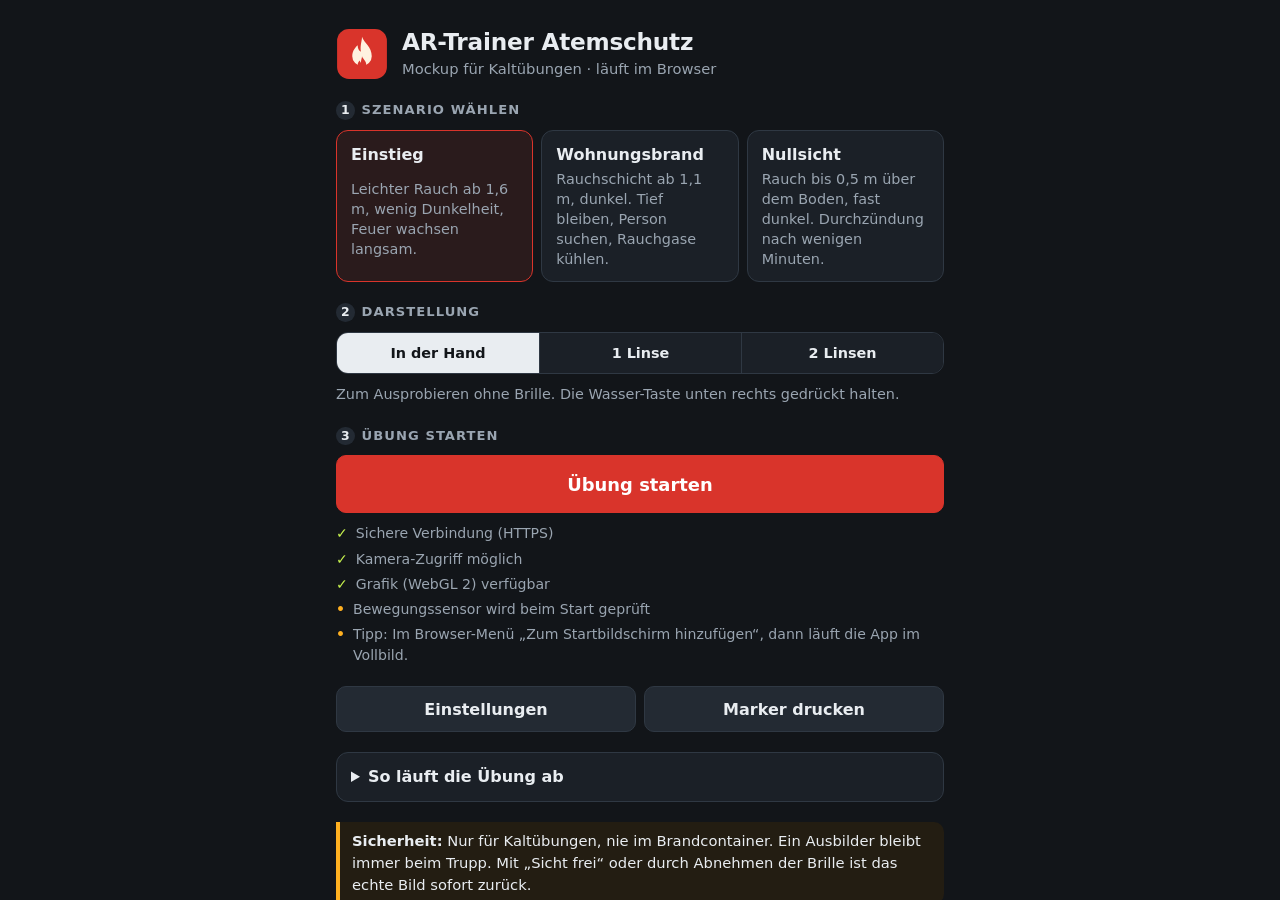
==== index.html @ 74ca438f "AR-Trainer Atemschutz: PWA-Mockup Browser-based mockup for breathing-apparatus cold training with a " ====
<!doctype html>
<html lang="de">
<head>
  <meta charset="utf-8">
  <meta name="viewport" content="width=device-width,initial-scale=1,viewport-fit=cover">
  <meta name="theme-color" content="#121519">
  <meta name="mobile-web-app-capable" content="yes">
  <meta name="apple-mobile-web-app-capable" content="yes">
  <meta name="apple-mobile-web-app-status-bar-style" content="black-translucent">
  <meta name="apple-mobile-web-app-title" content="AR-Trainer">
  <meta name="description" content="Mockup: Atemschutz-Übung mit Smartphone-Kamera, Rauch, Feuer auf Markern und Brillen-Ansicht.">
  <title>AR-Trainer Atemschutz</title>
  <link rel="manifest" href="manifest.webmanifest">
  <link rel="icon" href="icons/icon-192.png">
  <link rel="apple-touch-icon" href="icons/icon-192.png">
  <link rel="stylesheet" href="styles.css">
</head>
<body>
  <canvas id="view" aria-label="Übungsansicht"></canvas>
  <video id="cam" playsinline muted autoplay></video>

  <!-- Start -->
  <main id="screen-start" class="screen">
    <div class="wrap">
      <header class="brand">
        <svg class="brand-mark" viewBox="0 0 48 48" aria-hidden="true">
          <rect x="1" y="1" width="46" height="46" rx="11" fill="var(--signal)"/>
          <path d="M24 8c2 6 9 9 9 18a9 9 0 0 1-18 0c0-5 3-8 5-10 0 3 1 5 3 6-1-6 1-10 1-14z" fill="#fff2df"/>
          <path d="M24 26c1 3 4 4 4 8a4 4 0 0 1-8 0c0-2 1-3 2-4 0 1 1 2 1 2 0-3 1-4 1-6z" fill="var(--signal)"/>
        </svg>
        <div>
          <h1>AR-Trainer Atemschutz</h1>
          <p class="sub">Mockup für Kaltübungen · läuft im Browser</p>
        </div>
      </header>

      <section class="block" aria-labelledby="h-preset">
        <h2 id="h-preset"><span class="step">1</span>Szenario wählen</h2>
        <div id="presets" class="presets" role="radiogroup" aria-labelledby="h-preset"></div>
      </section>

      <section class="block" aria-labelledby="h-view">
        <h2 id="h-view"><span class="step">2</span>Darstellung</h2>
        <div id="view-modes" class="seg" role="radiogroup" aria-labelledby="h-view"></div>
        <p class="hint" id="view-hint"></p>
      </section>

      <section class="block" aria-labelledby="h-go">
        <h2 id="h-go"><span class="step">3</span>Übung starten</h2>
        <button id="btn-start" class="btn primary big" type="button">Übung starten</button>
        <p id="start-error" class="error" role="alert" hidden></p>
        <ul id="checks" class="checks" aria-label="Geräteprüfung"></ul>
      </section>

      <nav class="links" aria-label="Weitere Seiten">
        <button id="btn-settings" class="btn" type="button">Einstellungen</button>
        <a class="btn" href="marker.html">Marker drucken</a>
      </nav>

      <details class="block help">
        <summary>So läuft die Übung ab</summary>
        <ol>
          <li><strong>Marker vorbereiten:</strong> unter „Marker drucken“ ausdrucken (A4, 100 % Größe) und im Übungsraum <strong>flach auf den Boden</strong> legen. Feuer 1–4 sind Brandstellen, Person 1–2 sind vermisste Personen.</li>
          <li><strong>Licht anlassen.</strong> Die App macht Dunkelheit und Rauch selbst. Im echten Dunkeln findet die Kamera die Marker nicht.</li>
          <li>Szenario und Darstellung wählen, „Übung starten“ tippen, Kamera und Bewegungssensor erlauben.</li>
          <li>Handy in die Brille bzw. den Masken-Adapter stecken. Feuer erscheinen, sobald ihr Marker zum ersten Mal im Bild ist.</li>
          <li><strong>Bedienung mit Bluetooth-Fernbedienung</strong> (Seitenumblätterer oder kleiner Gamecontroller):
            <ul>
              <li>Taste 1 halten (Enter, Leertaste, Pfeil rechts/unten, Bild ab, Controller A): <strong>Wasser marsch</strong></li>
              <li>Taste 2 (Pfeil links/oben, Bild auf, Controller B): <strong>Sicht frei</strong> ein/aus</li>
              <li>Tippen auf den Bildschirm: Pause-Menü</li>
            </ul>
          </li>
          <li>Ziel: tief bleiben, Personen finden (näher als ca. 1,5 m), Feuer löschen, heiße Rauchgase mit kurzen Stößen nach oben kühlen.</li>
        </ol>
      </details>

      <aside class="safety">
        <strong>Sicherheit:</strong> Nur für Kaltübungen, nie im Brandcontainer. Ein Ausbilder bleibt immer beim Trupp.
        Mit „Sicht frei“ oder durch Abnehmen der Brille ist das echte Bild sofort zurück.
      </aside>

      <p class="foot">Mockup ohne echte Raumverfolgung: Feuer sitzen genau auf dem Marker, solange er im Bild ist. Danach hält sie der Lagesensor ungefähr an ihrer Stelle.</p>
    </div>
  </main>

  <!-- Einstellungen -->
  <section id="screen-settings" class="screen" hidden aria-labelledby="h-settings">
    <div class="wrap">
      <header class="bar">
        <button id="btn-settings-back" class="btn" type="button">Fertig</button>
        <h1 id="h-settings">Einstellungen</h1>
      </header>
      <form id="settings-form" class="settings" autocomplete="off"></form>
      <button id="btn-reset-settings" class="btn ghost" type="button">Alle Einstellungen zurücksetzen</button>
    </div>
  </section>

  <!-- Auswertung -->
  <section id="screen-debrief" class="screen" hidden aria-labelledby="h-debrief">
    <div class="wrap">
      <header class="bar">
        <h1 id="h-debrief">Auswertung</h1>
      </header>
      <p id="debrief-outcome" class="outcome"></p>
      <dl id="debrief-stats" class="stats"></dl>
      <h2 class="small-h">Ablauf</h2>
      <ol id="debrief-log" class="log"></ol>
      <div class="row">
        <button id="btn-again" class="btn primary" type="button">Neue Übung</button>
        <button id="btn-home" class="btn" type="button">Zur Startseite</button>
      </div>
    </div>
  </section>

  <!-- Bedienelemente in der Hand-Ansicht -->
  <div id="run-ui" hidden>
    <div class="run-top">
      <span id="run-time" class="pill">0:00</span>
      <span id="run-status" class="pill subtle">Marker suchen …</span>
    </div>
    <div class="run-bottom">
      <button id="btn-clear" class="btn clear" type="button">Sicht frei</button>
      <button id="btn-menu" class="btn" type="button">Menü</button>
      <button id="btn-water" class="water" type="button" aria-label="Wasser (gedrückt halten)">Wasser</button>
    </div>
  </div>

  <!-- Pause -->
  <div id="pause" class="overlay" hidden role="dialog" aria-modal="true" aria-labelledby="h-pause">
    <div class="panel">
      <h2 id="h-pause">Übung pausiert</h2>
      <p class="hint" id="pause-time"></p>
      <button id="btn-resume" class="btn primary big" type="button">Weiter</button>
      <button id="btn-toggle-clear" class="btn clear" type="button">Sicht frei einschalten</button>
      <button id="btn-pause-settings" class="btn" type="button">Einstellungen</button>
      <button id="btn-end" class="btn danger" type="button">Übung beenden</button>
    </div>
  </div>

  <div id="rotate-hint" class="overlay" hidden>
    <div class="panel"><h2>Bitte quer halten</h2><p class="hint">Für die Brille das Handy im Querformat einsetzen.</p></div>
  </div>

  <script type="module" src="app.js"></script>
</body>
</html>
---- styles.css ----
/* Bewusst nur ein dunkles Erscheinungsbild: Die App läuft in abgedunkelten Übungsräumen und im Kamerabild. */
/* Layout: eine Spalte, Schritte 1-2-3 von oben nach unten, Daumen-Bedienung unten. */
:root {
  --bg: #121519;
  --surface: #1b2027;
  --surface-2: #232a33;
  --line: #2f3843;
  --text: #e9edf1;
  --muted: #9aa5b1;
  --signal: #d9342b;
  --signal-2: #f04a3f;
  --clear: #c6f24e;
  --clear-ink: #1d2508;
  --warn: #ffb020;
  --font: system-ui, -apple-system, "Segoe UI", Roboto, "Helvetica Neue", Arial, sans-serif;
  --mono: ui-monospace, "SF Mono", Menlo, Consolas, monospace;
  --radius: 12px;
  color-scheme: dark;
}

* { box-sizing: border-box; }
html, body { height: 100%; margin: 0; }
body {
  background: var(--bg);
  color: var(--text);
  font: 16px/1.5 var(--font);
  -webkit-font-smoothing: antialiased;
  overscroll-behavior: none;
}
[hidden] { display: none !important; }

#view {
  position: fixed;
  inset: 0;
  width: 100%;
  height: 100%;
  display: block;
  background: #000;
  touch-action: none;
}
/* Das Video liegt sichtbar hinter dem Canvas: iOS hält unsichtbare Videos sonst an. */
#cam { position: fixed; inset: 0; width: 100%; height: 100%; object-fit: cover; z-index: -1; pointer-events: none; }

.screen {
  position: fixed;
  inset: 0;
  overflow-y: auto;
  background: var(--bg);
  z-index: 10;
  padding: env(safe-area-inset-top, 0px) env(safe-area-inset-right, 0px) env(safe-area-inset-bottom, 0px) env(safe-area-inset-left, 0px);
}
.wrap {
  max-width: 640px;
  margin: 0 auto;
  padding: 20px 16px 40px;
  display: grid;
  gap: 20px;
}

h1, h2 { text-wrap: balance; margin: 0; }
h1 { font-size: 1.45rem; line-height: 1.2; letter-spacing: -0.01em; }
h2 { font-size: 0.82rem; text-transform: uppercase; letter-spacing: 0.08em; color: var(--muted); font-weight: 700; }

.brand { display: flex; gap: 14px; align-items: center; padding-top: 8px; }
.brand-mark { width: 52px; height: 52px; flex: none; }
.sub { margin: 2px 0 0; color: var(--muted); font-size: 0.92rem; }

.block { display: grid; gap: 10px; }
.step {
  display: inline-grid;
  place-items: center;
  width: 1.5em;
  height: 1.5em;
  margin-right: 0.55em;
  border-radius: 50%;
  background: var(--surface-2);
  color: var(--text);
  font-size: 0.95em;
  letter-spacing: 0;
}

.presets { display: grid; gap: 8px; }
.preset {
  display: grid;
  gap: 2px;
  text-align: left;
  width: 100%;
  padding: 12px 14px;
  border-radius: var(--radius);
  border: 1px solid var(--line);
  background: var(--surface);
  color: var(--text);
  font: inherit;
  cursor: pointer;
}
.preset strong { font-size: 1rem; }
.preset span { color: var(--muted); font-size: 0.9rem; line-height: 1.4; }
.preset[aria-checked="true"] { border-color: var(--signal); background: #2a1b1c; }

.seg { display: grid; grid-template-columns: repeat(3, minmax(0, 1fr)); gap: 0; border: 1px solid var(--line); border-radius: var(--radius); overflow: hidden; }
.seg button {
  padding: 11px 6px;
  border: 0;
  border-left: 1px solid var(--line);
  background: var(--surface);
  color: var(--text);
  font: 600 0.9rem/1.25 var(--font);
  cursor: pointer;
}
.seg button:first-child { border-left: 0; }
.seg button[aria-checked="true"] { background: var(--text); color: var(--bg); }
.hint { margin: 0; color: var(--muted); font-size: 0.9rem; }

.btn {
  display: inline-flex;
  align-items: center;
  justify-content: center;
  gap: 8px;
  min-height: 46px;
  padding: 10px 16px;
  border-radius: 10px;
  border: 1px solid var(--line);
  background: var(--surface-2);
  color: var(--text);
  font: 600 1rem/1.2 var(--font);
  text-decoration: none;
  cursor: pointer;
}
.btn.primary { background: var(--signal); border-color: var(--signal); color: #fff; }
.btn.primary:active { background: var(--signal-2); }
.btn.big { min-height: 58px; font-size: 1.12rem; width: 100%; }
.btn.clear { background: var(--clear); border-color: var(--clear); color: var(--clear-ink); }
.btn.danger { background: transparent; border-color: #6b2a26; color: #ff9d95; }
.btn.ghost { background: transparent; color: var(--muted); }
.btn:focus-visible, .preset:focus-visible, .seg button:focus-visible, .water:focus-visible, summary:focus-visible {
  outline: 3px solid var(--clear);
  outline-offset: 2px;
}

.links { display: grid; grid-template-columns: repeat(2, minmax(0, 1fr)); gap: 8px; }

.error { margin: 0; padding: 10px 12px; border-radius: 10px; background: #3a1715; color: #ffc9c4; }
.checks { list-style: none; margin: 0; padding: 0; display: grid; gap: 4px; font-size: 0.88rem; color: var(--muted); }
.checks li { display: flex; gap: 8px; }
.checks .ok::before { content: "✓"; color: var(--clear); font-weight: 700; }
.checks .bad::before { content: "✕"; color: var(--signal-2); font-weight: 700; }
.checks .maybe::before { content: "•"; color: var(--warn); font-weight: 700; }

.help { background: var(--surface); border: 1px solid var(--line); border-radius: var(--radius); padding: 12px 14px; }
.help summary { cursor: pointer; font-weight: 600; }
.help ol { margin: 10px 0 0; padding-left: 1.2em; display: grid; gap: 8px; }
.help ul { margin: 6px 0 0; padding-left: 1.1em; display: grid; gap: 4px; }

.safety { border-left: 4px solid var(--warn); padding: 8px 12px; background: #231d12; border-radius: 0 10px 10px 0; font-size: 0.92rem; }
.foot { margin: 0; color: var(--muted); font-size: 0.85rem; }

.bar { display: flex; align-items: center; gap: 12px; position: sticky; top: 0; background: var(--bg); padding: 8px 0; z-index: 1; }
.bar h1 { font-size: 1.25rem; }

.settings { display: grid; gap: 22px; }
.settings fieldset { border: 0; padding: 0; margin: 0; display: grid; gap: 12px; }
.settings legend { padding: 0; margin-bottom: 4px; font-size: 0.82rem; text-transform: uppercase; letter-spacing: 0.08em; color: var(--muted); font-weight: 700; }
.settings .note { margin: -4px 0 2px; font-size: 0.86rem; color: var(--muted); }
.field { display: grid; gap: 6px; background: var(--surface); border: 1px solid var(--line); border-radius: 10px; padding: 10px 12px; }
.field-head { display: flex; justify-content: space-between; gap: 12px; align-items: baseline; }
.field-head label { font-weight: 600; min-width: 0; }
.field output { font: 0.9rem var(--mono); color: var(--muted); font-variant-numeric: tabular-nums; white-space: nowrap; }
.field input[type="range"] { width: 100%; accent-color: var(--signal); }
.field select { width: 100%; min-height: 42px; border-radius: 8px; border: 1px solid var(--line); background: var(--surface-2); color: var(--text); font: inherit; padding: 6px 8px; }
.field.toggle { grid-template-columns: 1fr auto; align-items: center; }
.field.toggle input { width: 24px; height: 24px; accent-color: var(--signal); }

.outcome { margin: 0; font-size: 1.15rem; font-weight: 600; }
.stats { display: grid; grid-template-columns: repeat(2, minmax(0, 1fr)); gap: 8px; margin: 0; }
.stats div { background: var(--surface); border: 1px solid var(--line); border-radius: 10px; padding: 10px 12px; min-width: 0; }
.stats dt { color: var(--muted); font-size: 0.82rem; }
.stats dd { margin: 2px 0 0; font-size: 1.2rem; font-weight: 700; font-variant-numeric: tabular-nums; }
.small-h { margin-top: 4px; }
.log { margin: 0; padding-left: 0; list-style: none; display: grid; gap: 4px; font-variant-numeric: tabular-nums; }
.log li { display: flex; gap: 12px; }
.log time { color: var(--muted); font-family: var(--mono); min-width: 3.5em; }
.row { display: flex; flex-wrap: wrap; gap: 8px; }
.row .btn { flex: 1 1 160px; }

#run-ui { position: fixed; inset: 0; pointer-events: none; z-index: 5; }
.run-top {
  position: absolute;
  top: calc(env(safe-area-inset-top, 0px) + 10px);
  left: calc(env(safe-area-inset-left, 0px) + 12px);
  display: flex;
  gap: 8px;
}
.pill { padding: 4px 10px; border-radius: 999px; background: rgba(18, 21, 25, 0.75); font: 600 0.9rem var(--font); font-variant-numeric: tabular-nums; }
.pill.subtle { color: var(--muted); font-weight: 500; }
.run-bottom {
  position: absolute;
  left: calc(env(safe-area-inset-left, 0px) + 12px);
  right: calc(env(safe-area-inset-right, 0px) + 12px);
  bottom: calc(env(safe-area-inset-bottom, 0px) + 12px);
  display: flex;
  align-items: flex-end;
  gap: 8px;
}
.run-bottom > * { pointer-events: auto; }
.water {
  margin-left: auto;
  width: 96px;
  height: 96px;
  border-radius: 50%;
  border: 3px solid #a9d4ff;
  background: rgba(30, 80, 140, 0.55);
  color: #fff;
  font: 700 1rem var(--font);
  touch-action: none;
  user-select: none;
  -webkit-user-select: none;
  cursor: pointer;
}
.water.on { background: rgba(80, 160, 255, 0.85); }

.overlay { position: fixed; inset: 0; z-index: 20; display: grid; place-items: center; background: rgba(8, 10, 12, 0.72); padding: 16px; }
.panel { width: min(420px, 100%); display: grid; gap: 10px; background: var(--surface); border: 1px solid var(--line); border-radius: 16px; padding: 18px; }
.panel h2 { font-size: 1.2rem; text-transform: none; letter-spacing: 0; color: var(--text); }

@media (min-width: 560px) {
  .presets { grid-template-columns: repeat(3, minmax(0, 1fr)); }
}

@media (prefers-reduced-motion: reduce) {
  * { scroll-behavior: auto !important; }
}
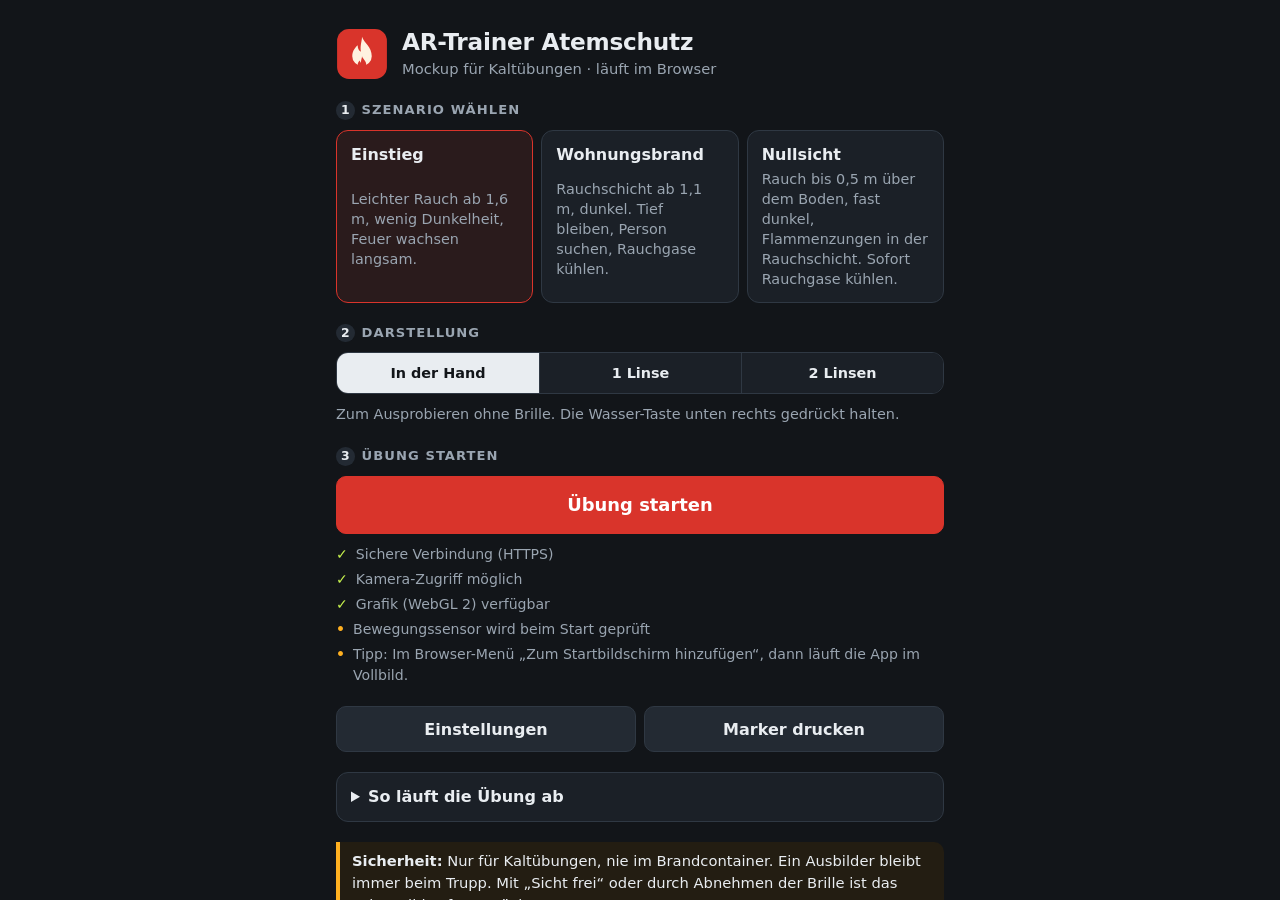
==== commit 6f997e97: "More realistic smoke and fire, flame tongues, gas cooling effects - Smoke layer rendered as a volume" ====
--- a/index.html
+++ b/index.html
@@ -68,9 +68,12 @@
             <ul>
               <li>Taste 1 halten (Enter, Leertaste, Pfeil rechts/unten, Bild ab, Controller A): <strong>Wasser marsch</strong></li>
               <li>Taste 2 (Pfeil links/oben, Bild auf, Controller B): <strong>Sicht frei</strong> ein/aus</li>
-              <li>Tippen auf den Bildschirm: Pause-Menü</li>
+              <li>Strahlart wechseln: Taste V (Vollstrahl), S (Sprühstrahl) oder Tab, Controller X/Y</li>
+              <li>Tippen auf den Bildschirm: Pause-Menü, dort auch Strahlart wählen</li>
             </ul>
           </li>
+          <li><strong>Strahlart:</strong> Vollstrahl reicht weit, muss aber genau treffen. Sprühstrahl ist breit, reicht nur ca. 6 m und kühlt heiße Rauchgase. Mit Vollstrahl gelingt die Rauchgaskühlung kaum.</li>
+          <li><strong>Rauchgaskühlung:</strong> Flammenzungen in der Rauchschicht zeigen heiße Rauchgase. Mit kurzen Sprühstößen nach oben kühlen. Tropft Wasser von der Decke, sind die Rauchgase ausreichend gekühlt.</li>
           <li>Ziel: tief bleiben, Personen finden (näher als ca. 1,5 m), Feuer löschen, heiße Rauchgase mit kurzen Stößen nach oben kühlen.</li>
         </ol>
       </details>
@@ -122,7 +125,13 @@
     <div class="run-bottom">
       <button id="btn-clear" class="btn clear" type="button">Sicht frei</button>
       <button id="btn-menu" class="btn" type="button">Menü</button>
-      <button id="btn-water" class="water" type="button" aria-label="Wasser (gedrückt halten)">Wasser</button>
+      <div class="nozzle-col">
+        <div class="nozzle" role="radiogroup" aria-label="Strahlart">
+          <button type="button" role="radio" data-nozzle="jet" aria-checked="false">Vollstrahl</button>
+          <button type="button" role="radio" data-nozzle="fog" aria-checked="true">Sprühstrahl</button>
+        </div>
+        <button id="btn-water" class="water" type="button" aria-label="Wasser (gedrückt halten)">Wasser</button>
+      </div>
     </div>
   </div>
 
@@ -132,6 +141,10 @@
       <h2 id="h-pause">Übung pausiert</h2>
       <p class="hint" id="pause-time"></p>
       <button id="btn-resume" class="btn primary big" type="button">Weiter</button>
+      <div class="nozzle wide" role="radiogroup" aria-label="Strahlart">
+        <button type="button" role="radio" data-nozzle="jet" aria-checked="false">Vollstrahl</button>
+        <button type="button" role="radio" data-nozzle="fog" aria-checked="true">Sprühstrahl</button>
+      </div>
       <button id="btn-toggle-clear" class="btn clear" type="button">Sicht frei einschalten</button>
       <button id="btn-pause-settings" class="btn" type="button">Einstellungen</button>
       <button id="btn-end" class="btn danger" type="button">Übung beenden</button>
--- a/styles.css
+++ b/styles.css
@@ -202,8 +202,30 @@
   gap: 8px;
 }
 .run-bottom > * { pointer-events: auto; }
+.nozzle-col { margin-left: auto; display: flex; flex-direction: column; align-items: flex-end; gap: 8px; }
+.nozzle {
+  display: grid;
+  border: 1px solid #a9d4ff;
+  border-radius: 10px;
+  overflow: hidden;
+  background: rgba(18, 21, 25, 0.75);
+}
+.nozzle button {
+  min-height: 40px;
+  padding: 8px 12px;
+  border: 0;
+  background: transparent;
+  color: var(--text);
+  font: 600 0.92rem/1.2 var(--font);
+  cursor: pointer;
+}
+.nozzle button + button { border-top: 1px solid rgba(169, 212, 255, 0.5); }
+.nozzle button[aria-checked="true"] { background: #a9d4ff; color: #0c1b2b; }
+.nozzle button:focus-visible { outline: 3px solid var(--clear); outline-offset: -3px; }
+.nozzle.wide { grid-template-columns: repeat(2, minmax(0, 1fr)); }
+.nozzle.wide button { min-height: 46px; }
+.nozzle.wide button + button { border-top: 0; border-left: 1px solid rgba(169, 212, 255, 0.5); }
 .water {
-  margin-left: auto;
   width: 96px;
   height: 96px;
   border-radius: 50%;
